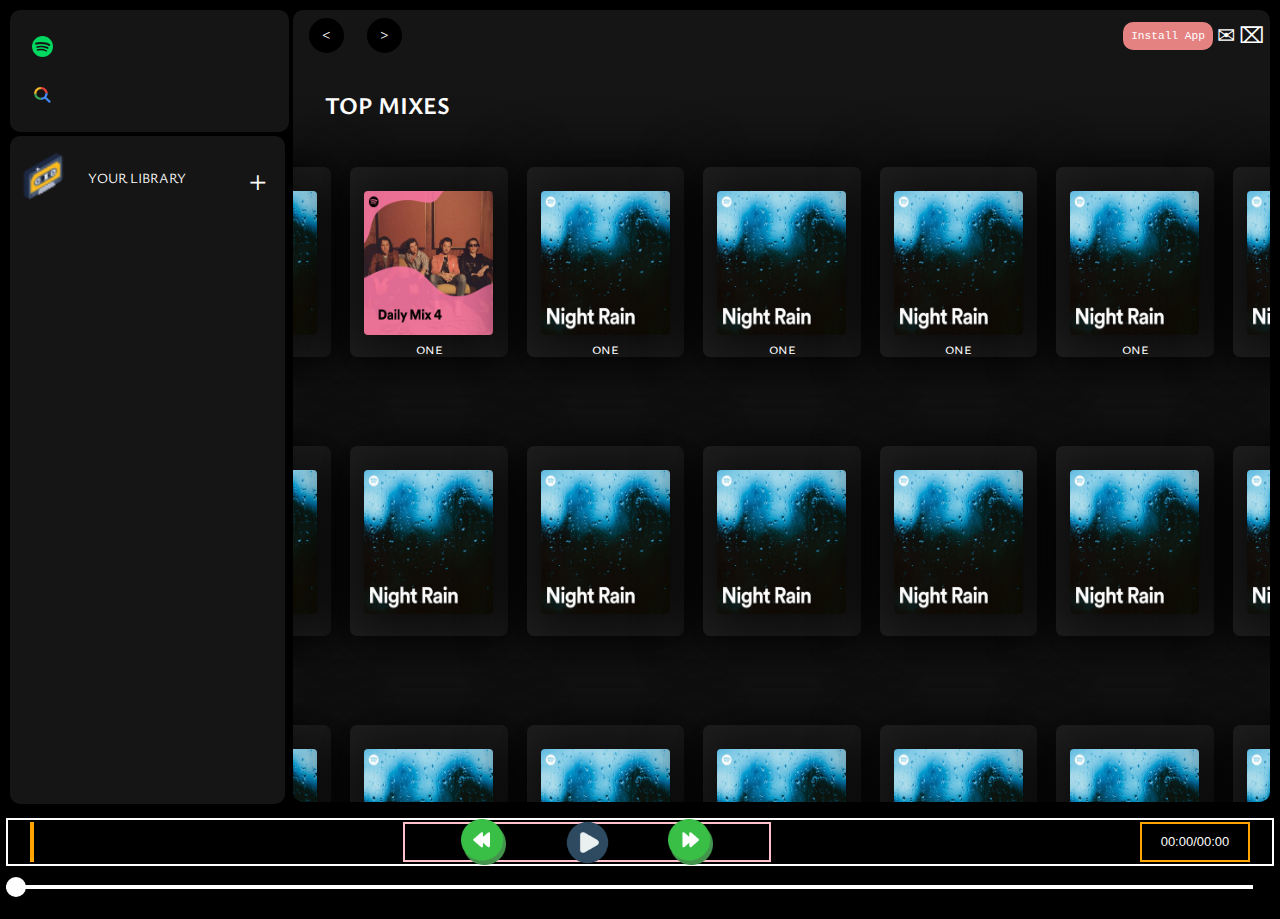
==== index.html @ a4d73e0a "audio EOrking" ====
<!DOCTYPE html>
<html lang="en">
  <head>
    <title>Home</title>
    <meta charset="UTF-8" />
    <meta name="viewport" content="width=device-width" />
    <!--
      Need a visual blank slate?
      Remove all code in `styles.css`!
    -->
    <link rel="stylesheet" href="style.css" />
    <link rel="stylesheet" href="container.css" />
    <script src="script.js" defer></script>
  </head>
  <body>
    <main>
      <!-- BOX1 -->
      <section class="sec1">
        <div class="navBox">
          <img src="images/spotify-logo.png" width="8%" alt="" loading="lazy" />
          <img src="images/search.png" width="8%" alt="" loading="lazy" />
        </div>
        <!-- BOX2 -->
        <div class="bottomBox">
          <div class="bottomBoxNav">
            <ul>
              <li>
                <img
                  src="images/cassette.png"
                  alt=""
                  width="50px"
                  loading="lazy"
                />
              </li>
              <li>YOUR LIBRARY</li>
            </ul>
            <span>&#43;</span>
          </div>
        </div>
      </section>
      <!-- MAIN_NAV -->
      <div class="mainBox">
        <nav class="mainbox__nav">
          <ul class="nav__buttons">
            <li><button type="submit">&#60;</button></li>
            <li><button type="submit">&#62;</button></li>
          </ul>
          <!-- MAINBOX NAV -->
          <ul class="nav__icons">
            <li>Install App</li>
            <li>&#9993;</li>
            <li>&#8999;</li>
          </ul>
        </nav>

        
        <h2 id="mix__header">TOP MIXES</h2>
          <div class="row-1__music">
          <div class="musicContainers">
            <div class="musicContainersBox">
              <img src="images/ph1.jpg" alt="">
            </div>
            <p>one</p>
          </div>
          
          <div class="musicContainers">
            <div class="musicContainersBox">
              <img src="images/default.jpeg" alt="">
            </div>
            <p>one</p>
          </div>
          
          <div class="musicContainers">
            <div class="musicContainersBox">
              <img src="images/ph1.jpg" alt="">
            </div>
            <p>one</p>
          </div>
          
          <div class="musicContainers">
            <div class="musicContainersBox">
              <img src="images/ph1.jpg" alt="">
            </div>
            <p>one</p>
          </div>
          
          <div class="musicContainers">
            <div class="musicContainersBox">
              <img src="images/ph1.jpg" alt="">
            </div>
            <p>one</p>
          </div>
          
          <div class="musicContainers">
            <div class="musicContainersBox">
              <img src="images/ph1.jpg" alt="">
            </div>
            <p>one</p>

          </div>
          
          <div class="musicContainers">
            <div class="musicContainersBox">
              <img src="images/ph1.jpg" alt="">
            </div>
            <p>maroon 5</p>
          </div>
          
          
            </div>
          <div class="row-1__music">
          <div class="musicContainers">
            <div class="musicContainersBox">
              <img src="images/ph1.jpg" alt="">
            </div>
          </div>
          <div class="musicContainers">
            <div class="musicContainersBox">
              <img src="images/ph1.jpg" alt="">
            </div>
          </div>
          <div class="musicContainers">
            <div class="musicContainersBox">
              <img src="images/ph1.jpg" alt="">
            </div>
          </div>
          <div class="musicContainers">
            <div class="musicContainersBox">
              <img src="images/ph1.jpg" alt="">
            </div>
          </div>
          <div class="musicContainers">
            <div class="musicContainersBox">
              <img src="images/ph1.jpg" alt="">
            </div>
          </div>
          <div class="musicContainers">
            <div class="musicContainersBox">
              <img src="images/ph1.jpg" alt="">
            </div>
          </div>
          <div class="musicContainers">
            <div class="musicContainersBox">
              <img src="images/ph1.jpg" alt="">
            </div>
          </div>
          
            </div>
          <div class="row-1__music">
          <div class="musicContainers">
            <div class="musicContainersBox">
              <img src="images/ph1.jpg" alt="">
            </div>
          </div>
          <div class="musicContainers">
            <div class="musicContainersBox">
              <img src="images/ph1.jpg" alt="">
            </div>
          </div>
          <div class="musicContainers">
            <div class="musicContainersBox">
              <img src="images/ph1.jpg" alt="">
             
            </div>
            <pre>
HEHE
Gay you are
            </pre>
          </div>
          <div class="musicContainers">
            <div class="musicContainersBox">
              <img src="images/ph1.jpg" alt="">
            </div>
          </div>
          <div class="musicContainers">
            <div class="musicContainersBox">
              <img src="images/ph1.jpg" alt="">
            </div>
          </div>
          <div class="musicContainers">
            <div class="musicContainersBox">
              <img src="images/ph1.jpg" alt="">
            </div>
          </div>
          <div class="musicContainers">
            <div class="musicContainersBox">
              <img src="images/ph1.jpg" alt="">
            </div>
          </div>
          
            </div>

          </div>
        </div>
      </div>
    </main>
    <!-- PLAYBAR -->
      <footer>
        <div class="currentlyPlayingSong"></div>
        <ul class="playBarButtons">
          <li id="previous">
            <img src="images/backward-button-green-icon.png" width="45px" alt="">
          </li>
          <li id="play_pause"><img src="images/play-button (1).png" width='45px' alt=""></li>
          <li id="next"><img src="images/forward-button-green-icon.png"  width="45px" alt=""></li>
        </ul> 
        
        <div class="currentlyPlaying">00:00/00:00</div>
      </footer>
      <div class="seek_Bar">
      </div>
      <div class="seek_Thumb"></div>
  </body>
</html>
---- style.css ----
@import url('https://fonts.googleapis.com/css2?family=Alegreya+Sans+SC:ital,wght@0,100;0,300;0,400;0,500;0,700;0,800;0,900;1,100;1,300;1,400;1,500;1,700;1,800;1,900&family=Ysabeau+SC:wght@1..1000&display=swap');
* {
  margin: 2px;
  padding: 0;
  box-sizing: border-box;
  font-family: "Ysabeau SC", sans-serif;

}
:root {
  --height: 90vh;
  --grayColor: rgb(22, 21, 21);
  --grayColor2: rgb(32, 32, 32);
  --round: 10px;
}
body {
  background: rgb(0, 0, 0);
  display: flex;
  flex-direction: column;
}

main {
  /* min-width: 96vw; */
  height: 88vh;
  display: flex;
}

.sec1 {
  z-index: 99;
  display: flex;
  min-width:22%;
  max-width:350px;
  height: var(--height);
  flex: 0 0 1;
  flex-direction: column;
  position: relative;

}

/* 1ST BOX */
.navBox {
  width: 100%;
  height: 15%;
  display: flex;
  flex-direction: column;
  padding-left: 20px;
  justify-content: space-evenly;
  z-index: 99;
  background-color: var(--grayColor);
  border-radius: var(--round);
}

/* 2nd BOX */
.bottomBox {
  max-width: 100%;
  height: 82.5%;
  display: flex;
  flex-direction: column;
  color: white;
  font-size: 0.7rem;
  font-family: 'Source Code Pro', monospace;
  padding-top: 7px;
  border-radius: var(--round);
  background-color: var(--grayColor);
  flex-shrink: 0;
  z-index: 99;
  gap:10px;
  
}

/* BOTTOM NAV TEXT and + */
.bottomBoxNav {
  font-size: 14px;
  display: flex;
  justify-content: space-between;
  align-items: center;
  padding-right: 1em;
  margin-bottom: 20px;
}
.bottomBoxNav ul {
  display: flex;
  gap: 1em;
  align-items: center;
  list-style: none;
}
.bottomBoxNav > span {
  font-size: 2rem;
}

/* MAINBOX */
.mainBox {
  width: 90%;
  height: 100%;
  color: white;
  background-color: var(--grayColor);
  border-radius: var(--round);
  margin: 4px;
  overflow: scroll;
  overflow-x: hidden;
  scroll-behavior: smooth;
  /* aspect-ratio: 16 / 9; */
}
.mainbox__nav {
  display: flex;
  justify-content: space-between;
}

/* BUTTON BOX */
.nav__buttons {
  display: flex;
  list-style: none;
  gap: 15px;
  margin-left: 10px;
}
/* BUTTONS ONLY */
.nav__buttons button {
  height: 35px;
  width: 35px;
  border: 2px solid black;
  text-align: center;
  padding-bottom: 5px;
  border-radius: 50px;
  background-color: black;
  color: white;
  font-size: 1rem;
}
/*  ICONS SIGN UP*/   
.nav__icons {   
  display: flex;   
  list-style: none;   
  align-items: center;   
  justify-content: center;
}
.nav__icons :nth-child(1) {
  border-radius: 10px;
  padding: 8px;
  font-family: 'Source Code Pro', monospace;
  font-size: 0.7rem;
  border: none;
  background-color: rgb(228, 130, 130);
}

.nav__icons :nth-child(2) {
  font-size: 1.4rem;
  display: flex;
  align-items: center;
  font-family: 'Source Code Pro', monospace;
  border-radius: 10px;
}
.nav__icons :nth-child(3) {
  font-size: 1.4rem;
  display: flex;
  align-items: center;
  font-family: 'Source Code Pro', monospace;
  border-radius: 10px;
}
.nav__icons :nth-child(1):hover {
  background-color: rgb(70, 66, 66);
}
.nav__icons :nth-child(2):hover {
  background-color: rgb(70, 66, 66);
}
.nav__icons :nth-child(3):hover {
  background-color: rgb(70, 66, 66);
}


.row-1__music {
  display: flex;
  width: 94%;
  height: 35%;
  justify-content: center;
  align-items: center;
  /* flex-wrap: wrap; */
  gap: 15px;
  margin-left: 30px;
}
.musicContainers {
  min-width:calc(85% /20);
  height: 190px;
  display: flex;
  align-items: center;
  justify-content: flex-start;
  flex-direction: column;
  padding-top: 20px;
  border-radius: 7px;
  flex-shrink: 0;
  background-color: var(--grayColor2);
  box-shadow: 0px 4px 57px 6px rgba(0, 0, 0, 0.75);

}

.musicContainersBox {
  width: 85%;
  height: 85%;
  padding-right: 5px;
  flex-shrink: 0;
}
.musicContainersBox img {
  border-radius: 4px;
  height: 100%;
  width: 100%;
  box-shadow: 0px 4px 57px 12px rgba(0, 0, 0, 0.75);
}

#mix__header {
  padding-left: 30px;
  margin-top: 30px;
}

::-webkit-scrollbar {
  width: 0.5rem;
}
::-webkit-scrollbar-thumb {
  background-color: rgb(31, 31, 29);
  height: 50px;
  width: 100px;
}
.playlistDiv{
  width: 90%;
  height:7%;
  border:2px solid green;
  display: flex;
  box-sizing: border-box;
}
.playlistDiv  img{
  display: inline-block;
  height: 2rem;
  width: 2rem;
}


.playBarButtons{
  /* border:1px solid white; */
  display:flex;
  justify-content: space-evenly;
  min-width:30%;
  flex-basis: 30%;
  height: 40px;
  border:2px solid pink;
 
  /* margin: 5px; */
}
.playBarButtons li{
  /* border: 1px solid green; */
  width:13%;
  display: flex;
  justify-content: center;
  align-items: center;
}
.currentlyPlaying{
  border:2px solid orange;
  position: relative;
  font-family: 'Lucida Sans', 'Lucida Sans Regular', 'Lucida Grande', 'Lucida Sans Unicode', Geneva, Verdana, sans-serif;
  font-size: medium;
  /* left:35%; */
  width:110px;
  color:white;
  text-align: center;
  padding-top: 10px;
  font-size: small;
}
.currentlyPlayingSong{
  border:2px solid orange;
  /* width:10%; */
  color:white;
}
footer{
  margin-top: 18px;
  border:2px solid white;
  display: flex;
  justify-content: space-between;
  padding:0 20px;

}
.playListBoxes{
  height:70px;
  /* border:2px solid white; */
  border-radius: 5px;
  width:95%;
  font-size:0.9vw;
  text-align: center;
  box-sizing: border-box;
  padding-top:5px;
  display: flex;
  padding-left: 10px;
  background-color: var(--grayColor2);
  justify-content: space-between;
}

.seek_Bar{
  width:98%;
  border:2px solid white;
  margin-top:17px;
  cursor: pointer;

}
.seek_Thumb{
  width:20px;
  height: 20px;
  border:2px solid white;
  background-color: white;
  border-radius:30px;
  position: relative;
  bottom: 16px;
  left:0%;
  transition: left 440ms ease-in-out;
}
---- container.css ----
@media screen and (max-width: 500px) {
    .sec1 {
      display:none;
    }
    .mainBox{
      height: 93%;
      width: 100%;
      scrollbar-width: none;
      scrollbar-gutter: stable;
      display: flex;
      flex-direction: column;
      z-index: 1
    }
    .row-1__music{
      overflow-x:scroll;
      scrollbar-width: none;
      scrollbar-gutter: stable;
      gap:0;
      margin: 0;
      padding: 0;
      z-index: 99
    } 
    .musicContainers{
      height:100%;
    }
  }
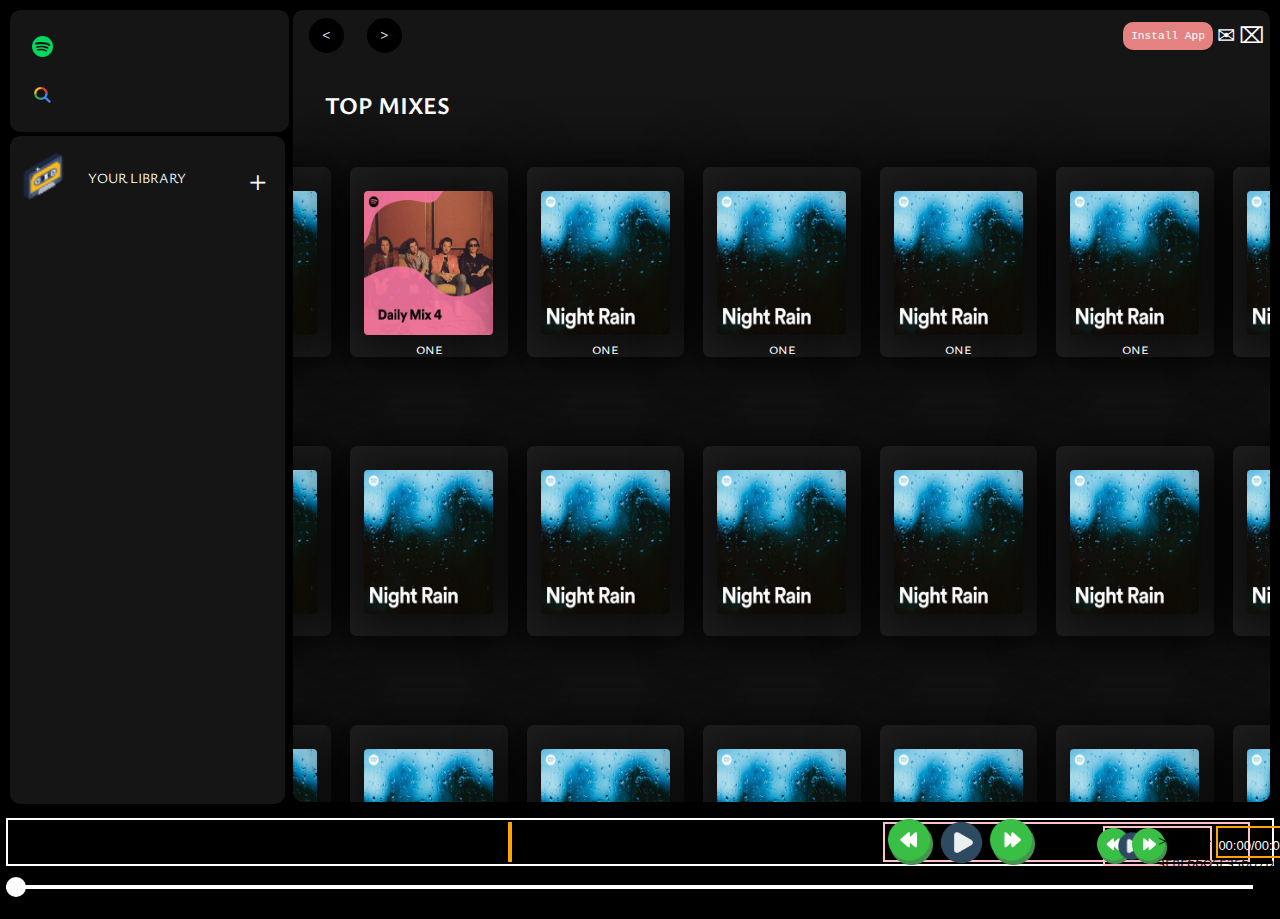
==== commit 19bc6e81: "Merge branch 'audioPlay' of https://github.com/skillradius360/spotify-cloned into audioPlay" ====
--- a/index.html
+++ b/index.html
@@ -196,6 +196,7 @@
     </main>
     <!-- PLAYBAR -->
       <footer>
+<<<<<<< HEAD
         <div class="currentlyPlayingSong"></div>
         <ul class="playBarButtons">
           <li id="previous">
@@ -203,6 +204,14 @@
           </li>
           <li id="play_pause"><img src="images/play-button (1).png" width='45px' alt=""></li>
           <li id="next"><img src="images/forward-button-green-icon.png"  width="45px" alt=""></li>
+=======
+        <ul class="playBarButtons">
+          <li id="previous">
+            <img src="images/backward-button-green-icon.png" width="35px" alt="">
+          </li>
+          <li id="play_pause"><img src="images/play-button (1).png" width='30px' alt=""></li>
+          <li id="next"><img src="images/forward-button-green-icon.png"  width="35px" alt=""></li>
+>>>>>>> 3fbf6605e35687d3700c5a69c29c8f7516d438b1
         </ul> 
         
         <div class="currentlyPlaying">00:00/00:00</div>
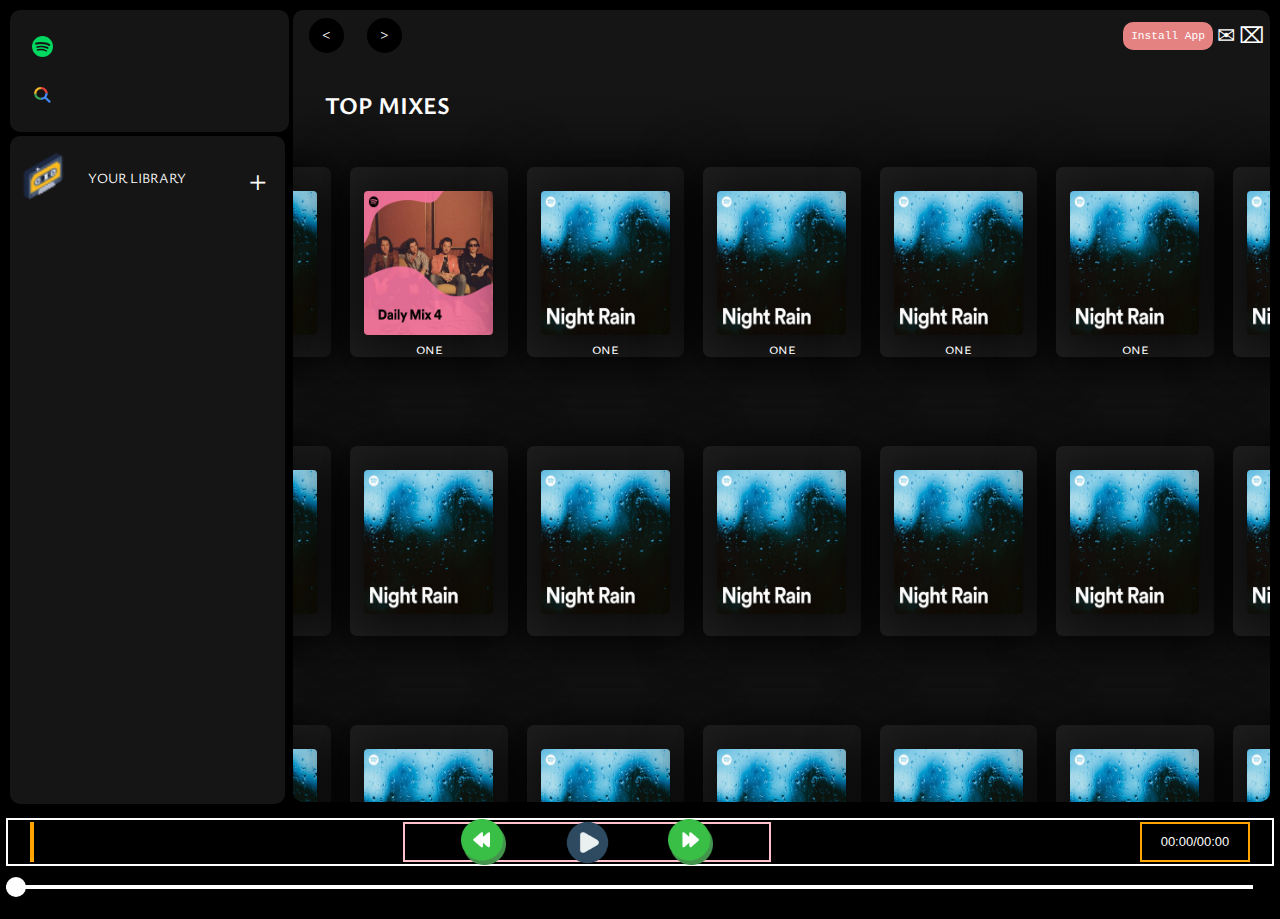
==== commit 5f90a354: "fixed prob" ====
--- a/index.html
+++ b/index.html
@@ -196,7 +196,6 @@
     </main>
     <!-- PLAYBAR -->
       <footer>
-<<<<<<< HEAD
         <div class="currentlyPlayingSong"></div>
         <ul class="playBarButtons">
           <li id="previous">
@@ -204,14 +203,6 @@
           </li>
           <li id="play_pause"><img src="images/play-button (1).png" width='45px' alt=""></li>
           <li id="next"><img src="images/forward-button-green-icon.png"  width="45px" alt=""></li>
-=======
-        <ul class="playBarButtons">
-          <li id="previous">
-            <img src="images/backward-button-green-icon.png" width="35px" alt="">
-          </li>
-          <li id="play_pause"><img src="images/play-button (1).png" width='30px' alt=""></li>
-          <li id="next"><img src="images/forward-button-green-icon.png"  width="35px" alt=""></li>
->>>>>>> 3fbf6605e35687d3700c5a69c29c8f7516d438b1
         </ul> 
         
         <div class="currentlyPlaying">00:00/00:00</div>
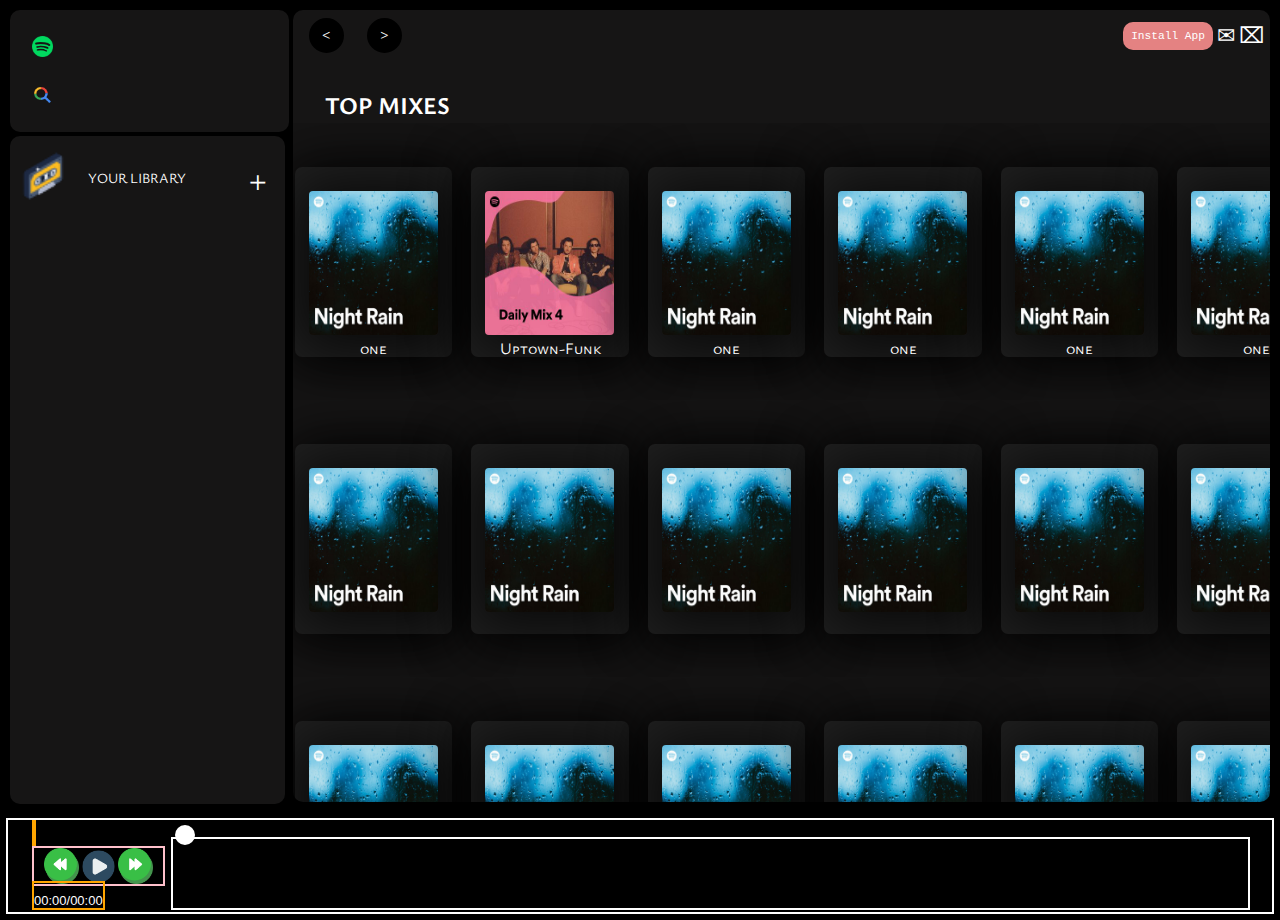
==== commit bea8012a: "template music complete" ====
--- a/index.html
+++ b/index.html
@@ -10,7 +10,6 @@
     -->
     <link rel="stylesheet" href="style.css" />
     <link rel="stylesheet" href="container.css" />
-    <script src="script.js" defer></script>
   </head>
   <body>
     <main>
@@ -56,159 +55,164 @@
         
         <h2 id="mix__header">TOP MIXES</h2>
           <div class="row-1__music">
-          <div class="musicContainers">
-            <div class="musicContainersBox">
-              <img src="images/ph1.jpg" alt="">
-            </div>
-            <p>one</p>
-          </div>
-          
-          <div class="musicContainers">
-            <div class="musicContainersBox">
-              <img src="images/default.jpeg" alt="">
-            </div>
-            <p>one</p>
-          </div>
-          
-          <div class="musicContainers">
-            <div class="musicContainersBox">
-              <img src="images/ph1.jpg" alt="">
-            </div>
-            <p>one</p>
-          </div>
-          
-          <div class="musicContainers">
-            <div class="musicContainersBox">
-              <img src="images/ph1.jpg" alt="">
-            </div>
-            <p>one</p>
-          </div>
-          
-          <div class="musicContainers">
-            <div class="musicContainersBox">
-              <img src="images/ph1.jpg" alt="">
-            </div>
-            <p>one</p>
-          </div>
-          
-          <div class="musicContainers">
-            <div class="musicContainersBox">
-              <img src="images/ph1.jpg" alt="">
-            </div>
-            <p>one</p>
-
-          </div>
-          
-          <div class="musicContainers">
-            <div class="musicContainersBox">
-              <img src="images/ph1.jpg" alt="">
+            <div class="musicContainers">
+            <div class="musicContainersBox">
+              <img src="images/ph1.jpg" alt="" class="musicImages">
+            </div>
+            <p>one</p>
+          </div>
+          
+          <div class="musicContainers">
+            <div class="musicContainersBox">
+              <img src="images/default.jpeg" alt="" class="musicImages"></div>
+            <p>Uptown-Funk</p>
+          </div>
+          
+          <div class="musicContainers">
+            <div class="musicContainersBox">
+              <img src="images/ph1.jpg" alt="" class="musicImages">
+            </div>
+            <p>one</p>
+          </div>
+          
+          <div class="musicContainers">
+            <div class="musicContainersBox">
+              <img src="images/ph1.jpg" alt="" class="musicImages">
+            </div>
+            <p>one</p>
+          </div>
+          
+          <div class="musicContainers">
+            <div class="musicContainersBox">
+              <img src="images/ph1.jpg" alt="" class="musicImages">
+            </div>
+            <p>one</p>
+          </div>
+          
+          <div class="musicContainers">
+            <div class="musicContainersBox">
+              <img src="images/ph1.jpg" alt="" class="musicImages">
+            </div>
+            <p>one</p>
+            
+          </div>
+          
+          <div class="musicContainers">
+            <div class="musicContainersBox">
+              <img src="images/ph1.jpg" alt="" class="musicImages">
             </div>
             <p>maroon 5</p>
           </div>
           
           
+        </div>
+        <div class="row-1__music">
+          <div class="musicContainers">
+            <div class="musicContainersBox">
+              <img src="images/ph1.jpg" alt="" class="musicImages">
+            </div>
+          </div>
+          <div class="musicContainers">
+            <div class="musicContainersBox">
+              <img src="images/ph1.jpg" alt="" class="musicImages">
+            </div>
+          </div>
+          <div class="musicContainers">
+            <div class="musicContainersBox">
+              <img src="images/ph1.jpg" alt="" class="musicImages">
+            </div>
+          </div>
+          <div class="musicContainers">
+            <div class="musicContainersBox">
+              <img src="images/ph1.jpg" alt="" class="musicImages">
+            </div>
+          </div>
+          <div class="musicContainers">
+            <div class="musicContainersBox">
+              <img src="images/ph1.jpg" alt="" class="musicImages">
+            </div>
+          </div>
+          <div class="musicContainers">
+            <div class="musicContainersBox">
+              <img src="images/ph1.jpg" alt="" class="musicImages">
+            </div>
+          </div>
+          <div class="musicContainers">
+            <div class="musicContainersBox">
+              <img src="images/ph1.jpg" alt="" class="musicImages">
+            </div>
+          </div>
+          
             </div>
           <div class="row-1__music">
           <div class="musicContainers">
             <div class="musicContainersBox">
-              <img src="images/ph1.jpg" alt="">
-            </div>
-          </div>
-          <div class="musicContainers">
-            <div class="musicContainersBox">
-              <img src="images/ph1.jpg" alt="">
-            </div>
-          </div>
-          <div class="musicContainers">
-            <div class="musicContainersBox">
-              <img src="images/ph1.jpg" alt="">
-            </div>
-          </div>
-          <div class="musicContainers">
-            <div class="musicContainersBox">
-              <img src="images/ph1.jpg" alt="">
-            </div>
-          </div>
-          <div class="musicContainers">
-            <div class="musicContainersBox">
-              <img src="images/ph1.jpg" alt="">
-            </div>
-          </div>
-          <div class="musicContainers">
-            <div class="musicContainersBox">
-              <img src="images/ph1.jpg" alt="">
-            </div>
-          </div>
-          <div class="musicContainers">
-            <div class="musicContainersBox">
-              <img src="images/ph1.jpg" alt="">
-            </div>
-          </div>
-          
-            </div>
-          <div class="row-1__music">
-          <div class="musicContainers">
-            <div class="musicContainersBox">
-              <img src="images/ph1.jpg" alt="">
-            </div>
-          </div>
-          <div class="musicContainers">
-            <div class="musicContainersBox">
-              <img src="images/ph1.jpg" alt="">
-            </div>
-          </div>
-          <div class="musicContainers">
-            <div class="musicContainersBox">
-              <img src="images/ph1.jpg" alt="">
-             
+              <img src="images/ph1.jpg" alt="" class="musicImages">
+            </div>
+          </div>
+          <div class="musicContainers">
+            <div class="musicContainersBox">
+              <img src="images/ph1.jpg" alt="" class="musicImages">
+            </div>
+          </div>
+          <div class="musicContainers">
+            <div class="musicContainersBox">
+              <img src="images/ph1.jpg" alt="" class="musicImages">
+              
             </div>
             <pre>
-HEHE
-Gay you are
+              HEHE
+              Gay you are
             </pre>
           </div>
           <div class="musicContainers">
             <div class="musicContainersBox">
-              <img src="images/ph1.jpg" alt="">
-            </div>
-          </div>
-          <div class="musicContainers">
-            <div class="musicContainersBox">
-              <img src="images/ph1.jpg" alt="">
-            </div>
-          </div>
-          <div class="musicContainers">
-            <div class="musicContainersBox">
-              <img src="images/ph1.jpg" alt="">
-            </div>
-          </div>
-          <div class="musicContainers">
-            <div class="musicContainersBox">
-              <img src="images/ph1.jpg" alt="">
-            </div>
-          </div>
-          
-            </div>
-
-          </div>
-        </div>
+              <img src="images/ph1.jpg" alt="" class="musicImages">
+            </div>
+          </div>
+          <div class="musicContainers">
+            <div class="musicContainersBox">
+              <img src="images/ph1.jpg" alt="" class="musicImages">
+            </div>
+          </div>
+          <div class="musicContainers">
+            <div class="musicContainersBox">
+              <img src="images/ph1.jpg" alt="" class="musicImages">
+            </div>
+          </div>
+          <div class="musicContainers">
+            <div class="musicContainersBox">
+              <img src="images/ph1.jpg" alt="" class="musicImages">
+            </div>
+          </div>
+          
+        </div>
+        
+      </div>
+    </div>
       </div>
     </main>
     <!-- PLAYBAR -->
       <footer>
-        <div class="currentlyPlayingSong"></div>
-        <ul class="playBarButtons">
-          <li id="previous">
-            <img src="images/backward-button-green-icon.png" width="45px" alt="">
-          </li>
-          <li id="play_pause"><img src="images/play-button (1).png" width='45px' alt=""></li>
-          <li id="next"><img src="images/forward-button-green-icon.png"  width="45px" alt=""></li>
-        </ul> 
-        
-        <div class="currentlyPlaying">00:00/00:00</div>
+        
+       
+        
+        <div class="playing_details">
+          <span class="currentlyPlayingSong"></span>
+          <ul class="playBarButtons">
+              <li id="previous">
+                <img src="images/backward-button-green-icon.png" width="35px" alt="">
+              </li>
+              <li id="play_pause"><img src="images/play-button (1).png" width='35px' alt=""></li>
+              <li id="next"><img src="images/forward-button-green-icon.png"  width="35px" alt=""></li>
+            </ul> 
+            <span class="currentlyPlaying">00:00/00:00</span>
+          </div>
+
+        <div class="seek_Bar">
+          <div class="seek_Thumb"></div>
+        </div>
       </footer>
-      <div class="seek_Bar">
-      </div>
-      <div class="seek_Thumb"></div>
+      <script src="./scripts.js"></script>
   </body>
 </html>
--- a/style.css
+++ b/style.css
@@ -73,7 +73,7 @@
   font-size: 14px;
   display: flex;
   justify-content: space-between;
-  align-items: center;
+  /* align-items: center; */
   padding-right: 1em;
   margin-bottom: 20px;
 }
@@ -85,6 +85,8 @@
 }
 .bottomBoxNav > span {
   font-size: 2rem;
+  display: flex;
+  align-items: center;
 }
 
 /* MAINBOX */
@@ -304,5 +306,5 @@
   position: relative;
   bottom: 16px;
   left:0%;
-  transition: left 440ms ease-in-out;
+  transition: left 250ms ease-in-out;
 }--- a/container.css
+++ b/container.css
@@ -1,27 +1,21 @@
-@media screen and (max-width: 500px) {
+@media screen and (max-width: 446px) {
     .sec1 {
       display:none;
     }
-    .mainBox{
-      height: 93%;
-      width: 100%;
-      scrollbar-width: none;
-      scrollbar-gutter: stable;
-      display: flex;
-      flex-direction: column;
-      z-index: 1
-    }
-    .row-1__music{
-      overflow-x:scroll;
-      scrollbar-width: none;
-      scrollbar-gutter: stable;
-      gap:0;
-      margin: 0;
-      padding: 0;
-      z-index: 99
-    } 
-    .musicContainers{
-      height:100%;
-    }
-  }
-  +
+.mainBox{
+  width: 100vw;
+}
+}
+.row-1__music{
+  flex-direction: column;
+  display: flex;
+  flex-wrap: wrap;
+  margin: 0;
+  overflow: scroll;
+  overflow-y: hidden;
+  width: 100%;
+}
+.row-1__music::-webkit-scrollbar{
+  height:0px;
+}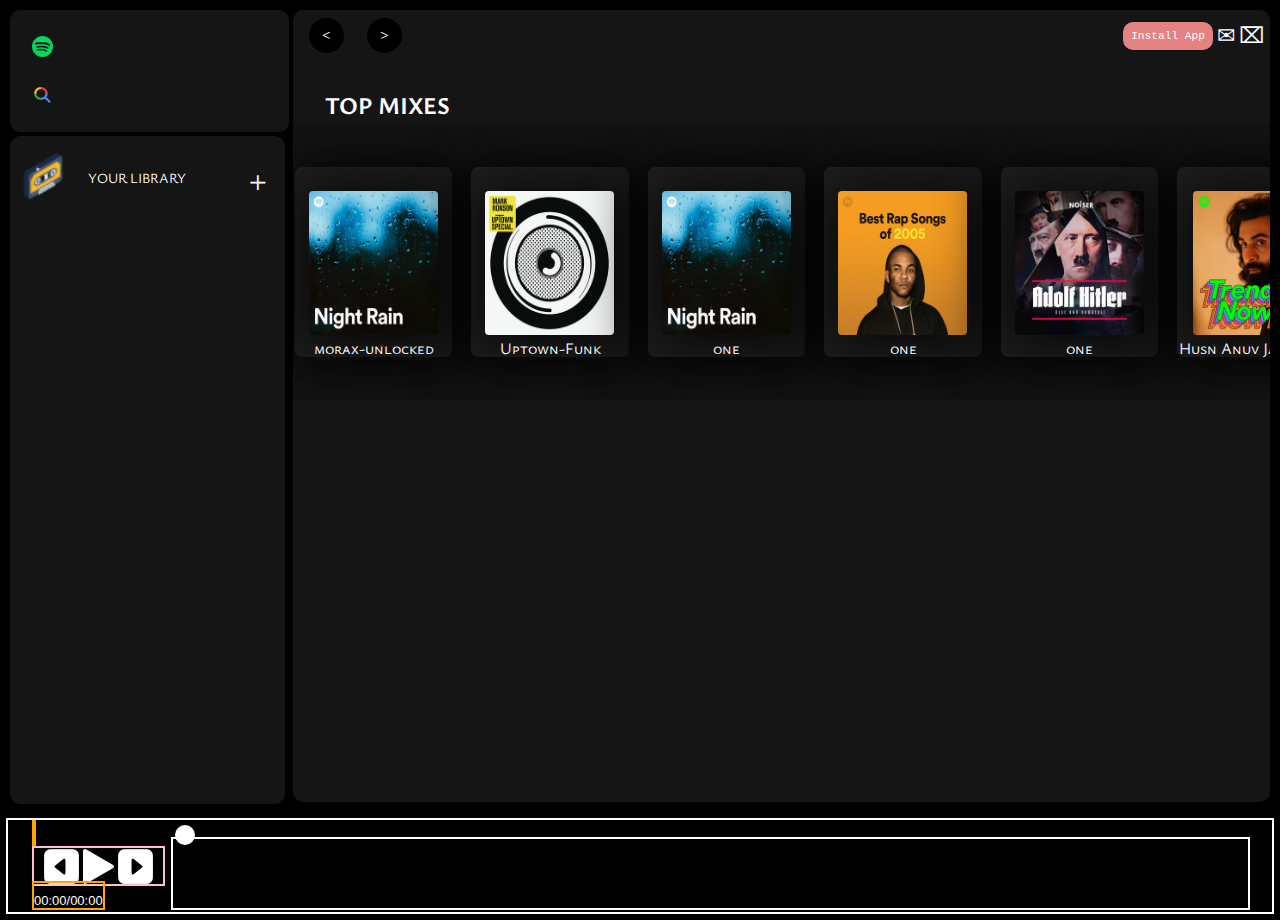
==== commit 1eb49f81: "version 1.0 done except buttons" ====
--- a/index.html
+++ b/index.html
@@ -59,12 +59,12 @@
             <div class="musicContainersBox">
               <img src="images/ph1.jpg" alt="" class="musicImages">
             </div>
-            <p>one</p>
+            <p>morax-unlocked</p>
           </div>
           
           <div class="musicContainers">
             <div class="musicContainersBox">
-              <img src="images/default.jpeg" alt="" class="musicImages"></div>
+              <img src="images/ab67616d00001e02e419ccba0baa8bd3f3d7abf2.jpeg" alt="" class="musicImages"></div>
             <p>Uptown-Funk</p>
           </div>
           
@@ -77,114 +77,35 @@
           
           <div class="musicContainers">
             <div class="musicContainersBox">
-              <img src="images/ph1.jpg" alt="" class="musicImages">
+              <img src="images/ab67706f00000002ce5c20a041d32472e6b82e85.jpeg" alt="" class="musicImages">
             </div>
             <p>one</p>
           </div>
           
           <div class="musicContainers">
             <div class="musicContainersBox">
-              <img src="images/ph1.jpg" alt="" class="musicImages">
+              <img src="images/ab67656300005f1fba02eb0ef5f8819fcc9f27b1.jpeg" alt="" class="musicImages">
             </div>
             <p>one</p>
           </div>
           
           <div class="musicContainers">
             <div class="musicContainersBox">
-              <img src="images/ph1.jpg" alt="" class="musicImages">
+              <img src="images/ab67706f000000029aca80c44272329aa82d6dff.jpeg" alt="" class="musicImages">
             </div>
-            <p>one</p>
+            <p>Husn Anuv Jain 128 Kbps
+            </p>
             
           </div>
           
           <div class="musicContainers">
             <div class="musicContainersBox">
-              <img src="images/ph1.jpg" alt="" class="musicImages">
+              <img src="images/ab67656300005f1fba02eb0ef5f8819fcc9f27b1.jpeg" alt="" class="musicImages">
             </div>
-            <p>maroon 5</p>
+            <p>Sugar - Maroon 5
+            </p>
           </div>
           
-          
-        </div>
-        <div class="row-1__music">
-          <div class="musicContainers">
-            <div class="musicContainersBox">
-              <img src="images/ph1.jpg" alt="" class="musicImages">
-            </div>
-          </div>
-          <div class="musicContainers">
-            <div class="musicContainersBox">
-              <img src="images/ph1.jpg" alt="" class="musicImages">
-            </div>
-          </div>
-          <div class="musicContainers">
-            <div class="musicContainersBox">
-              <img src="images/ph1.jpg" alt="" class="musicImages">
-            </div>
-          </div>
-          <div class="musicContainers">
-            <div class="musicContainersBox">
-              <img src="images/ph1.jpg" alt="" class="musicImages">
-            </div>
-          </div>
-          <div class="musicContainers">
-            <div class="musicContainersBox">
-              <img src="images/ph1.jpg" alt="" class="musicImages">
-            </div>
-          </div>
-          <div class="musicContainers">
-            <div class="musicContainersBox">
-              <img src="images/ph1.jpg" alt="" class="musicImages">
-            </div>
-          </div>
-          <div class="musicContainers">
-            <div class="musicContainersBox">
-              <img src="images/ph1.jpg" alt="" class="musicImages">
-            </div>
-          </div>
-          
-            </div>
-          <div class="row-1__music">
-          <div class="musicContainers">
-            <div class="musicContainersBox">
-              <img src="images/ph1.jpg" alt="" class="musicImages">
-            </div>
-          </div>
-          <div class="musicContainers">
-            <div class="musicContainersBox">
-              <img src="images/ph1.jpg" alt="" class="musicImages">
-            </div>
-          </div>
-          <div class="musicContainers">
-            <div class="musicContainersBox">
-              <img src="images/ph1.jpg" alt="" class="musicImages">
-              
-            </div>
-            <pre>
-              HEHE
-              Gay you are
-            </pre>
-          </div>
-          <div class="musicContainers">
-            <div class="musicContainersBox">
-              <img src="images/ph1.jpg" alt="" class="musicImages">
-            </div>
-          </div>
-          <div class="musicContainers">
-            <div class="musicContainersBox">
-              <img src="images/ph1.jpg" alt="" class="musicImages">
-            </div>
-          </div>
-          <div class="musicContainers">
-            <div class="musicContainersBox">
-              <img src="images/ph1.jpg" alt="" class="musicImages">
-            </div>
-          </div>
-          <div class="musicContainers">
-            <div class="musicContainersBox">
-              <img src="images/ph1.jpg" alt="" class="musicImages">
-            </div>
-          </div>
           
         </div>
         
@@ -204,7 +125,7 @@
                 <img src="images/backward-button-green-icon.png" width="35px" alt="">
               </li>
               <li id="play_pause"><img src="images/play-button (1).png" width='35px' alt=""></li>
-              <li id="next"><img src="images/forward-button-green-icon.png"  width="35px" alt=""></li>
+              <li id="next"><img src="./images/forward-button-green-icon.png"  width="35px" alt=""></li>
             </ul> 
             <span class="currentlyPlaying">00:00/00:00</span>
           </div>
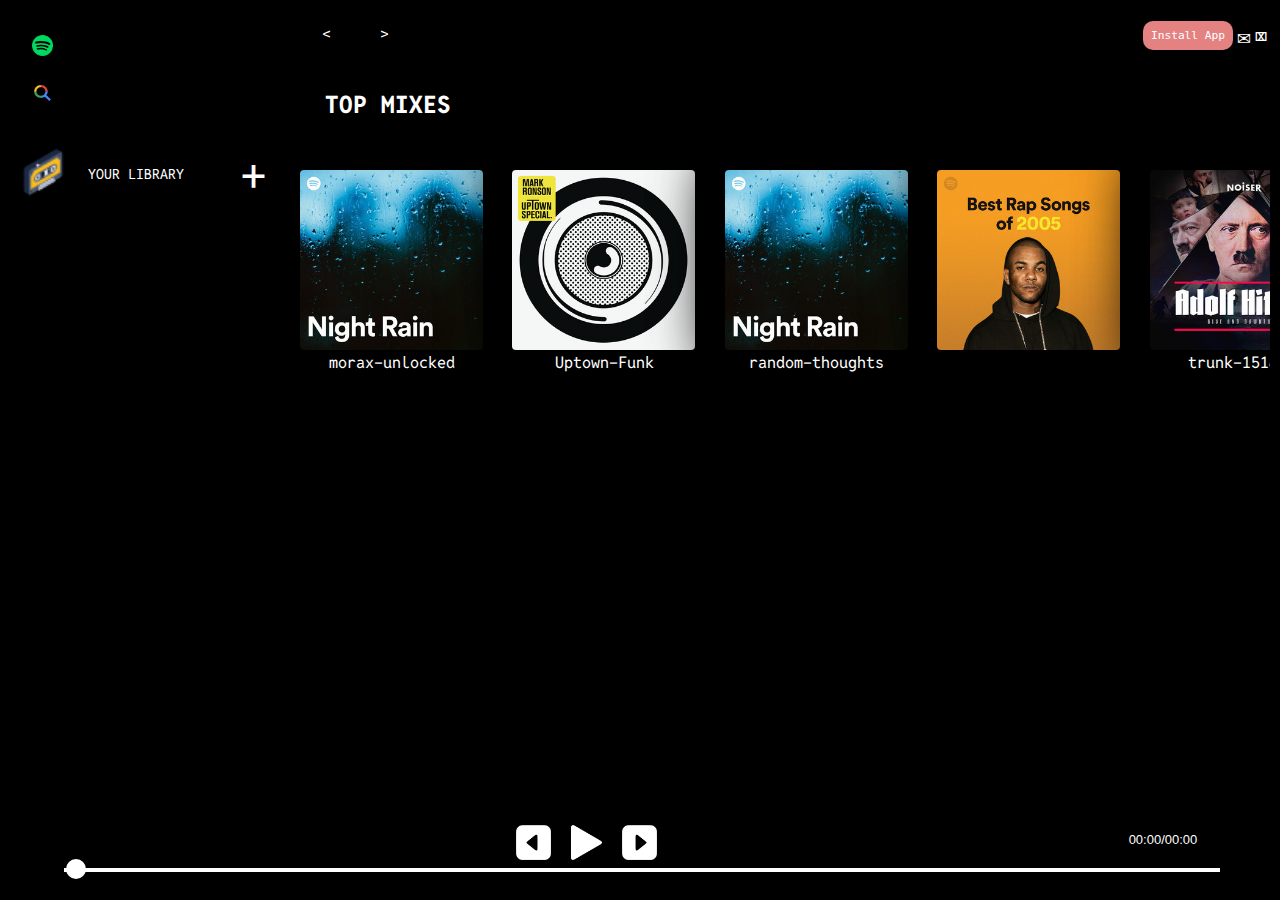
==== commit f665d5dd: "v1.1" ====
--- a/index.html
+++ b/index.html
@@ -72,21 +72,21 @@
             <div class="musicContainersBox">
               <img src="images/ph1.jpg" alt="" class="musicImages">
             </div>
-            <p>one</p>
+            <p>random-thoughts</p>
           </div>
           
           <div class="musicContainers">
             <div class="musicContainersBox">
               <img src="images/ab67706f00000002ce5c20a041d32472e6b82e85.jpeg" alt="" class="musicImages">
             </div>
-            <p>one</p>
+            <p></p>
           </div>
           
           <div class="musicContainers">
             <div class="musicContainersBox">
               <img src="images/ab67656300005f1fba02eb0ef5f8819fcc9f27b1.jpeg" alt="" class="musicImages">
             </div>
-            <p>one</p>
+            <p>trunk-151808</p>
           </div>
           
           <div class="musicContainers">
--- a/style.css
+++ b/style.css
@@ -1,18 +1,14 @@
 
 @import url('https://fonts.googleapis.com/css2?family=Alegreya+Sans+SC:ital,wght@0,100;0,300;0,400;0,500;0,700;0,800;0,900;1,100;1,300;1,400;1,500;1,700;1,800;1,900&family=Ysabeau+SC:wght@1..1000&display=swap');
+@import url('https://fonts.googleapis.com/css2?family=Reddit+Mono:wght@200..900&display=swap');
+
 * {
   margin: 2px;
   padding: 0;
   box-sizing: border-box;
-  font-family: "Ysabeau SC", sans-serif;
-
-}
-:root {
-  --height: 90vh;
-  --grayColor: rgb(22, 21, 21);
-  --grayColor2: rgb(32, 32, 32);
-  --round: 10px;
-}
+  font-family: "Reddit Mono", monospace;
+}
+
 body {
   background: rgb(0, 0, 0);
   display: flex;
@@ -20,7 +16,6 @@
 }
 
 main {
-  /* min-width: 96vw; */
   height: 88vh;
   display: flex;
 }
@@ -57,14 +52,16 @@
   display: flex;
   flex-direction: column;
   color: white;
-  font-size: 0.7rem;
-  font-family: 'Source Code Pro', monospace;
+  font-size:40px;
+  font-family: "Reddit Mono", monospace;
   padding-top: 7px;
   border-radius: var(--round);
   background-color: var(--grayColor);
   flex-shrink: 0;
   z-index: 99;
   gap:10px;
+  overflow: scroll;
+  overflow-x: hidden;
   
 }
 
@@ -76,6 +73,7 @@
   /* align-items: center; */
   padding-right: 1em;
   margin-bottom: 20px;
+  z-index:-1;
 }
 .bottomBoxNav ul {
   display: flex;
@@ -84,7 +82,7 @@
   list-style: none;
 }
 .bottomBoxNav > span {
-  font-size: 2rem;
+  font-size: 3rem;
   display: flex;
   align-items: center;
 }
@@ -105,6 +103,7 @@
 .mainbox__nav {
   display: flex;
   justify-content: space-between;
+  width:100%;
 }
 
 /* BUTTON BOX */
@@ -176,15 +175,17 @@
   /* flex-wrap: wrap; */
   gap: 15px;
   margin-left: 30px;
-}
+
+}
+
 .musicContainers {
-  min-width:calc(85% /20);
+  min-width:calc(85% /10);
   height: 190px;
   display: flex;
   align-items: center;
   justify-content: flex-start;
   flex-direction: column;
-  padding-top: 20px;
+  /* padding-top: 20px; */
   border-radius: 7px;
   flex-shrink: 0;
   background-color: var(--grayColor2);
@@ -193,8 +194,8 @@
 }
 
 .musicContainersBox {
-  width: 85%;
-  height: 85%;
+  width:97%;
+  height: 95%;
   padding-right: 5px;
   flex-shrink: 0;
 }
@@ -214,7 +215,7 @@
   width: 0.5rem;
 }
 ::-webkit-scrollbar-thumb {
-  background-color: rgb(31, 31, 29);
+  background-color: rgb(24, 23, 23);
   height: 50px;
   width: 100px;
 }
@@ -233,25 +234,21 @@
 
 
 .playBarButtons{
-  /* border:1px solid white; */
   display:flex;
-  justify-content: space-evenly;
+  justify-content: center;
   min-width:30%;
   flex-basis: 30%;
   height: 40px;
-  border:2px solid pink;
- 
-  /* margin: 5px; */
+ gap:10px;
 }
 .playBarButtons li{
-  /* border: 1px solid green; */
-  width:13%;
-  display: flex;
-  justify-content: center;
+
+  display: flex;
+  justify-content: space-between;
   align-items: center;
 }
 .currentlyPlaying{
-  border:2px solid orange;
+  /* border:2px solid orange; */
   position: relative;
   font-family: 'Lucida Sans', 'Lucida Sans Regular', 'Lucida Grande', 'Lucida Sans Unicode', Geneva, Verdana, sans-serif;
   font-size: medium;
@@ -263,24 +260,25 @@
   font-size: small;
 }
 .currentlyPlayingSong{
-  border:2px solid orange;
+  /* border:2px solid orange; */
   /* width:10%; */
+  height:30px;
   color:white;
 }
 footer{
   margin-top: 18px;
-  border:2px solid white;
-  display: flex;
-  justify-content: space-between;
-  padding:0 20px;
+  display: flex;
+  flex-direction: column;
+  padding:0 56px;
+  height: 8vh;
+  z-index: 15;
 
 }
 .playListBoxes{
   height:70px;
-  /* border:2px solid white; */
   border-radius: 5px;
   width:95%;
-  font-size:0.9vw;
+  font-size:20px;
   text-align: center;
   box-sizing: border-box;
   padding-top:5px;
@@ -291,20 +289,28 @@
 }
 
 .seek_Bar{
-  width:98%;
+  width:100%;
+  height: 2px;
   border:2px solid white;
-  margin-top:17px;
+  /* margin-top:17px; */
   cursor: pointer;
 
 }
 .seek_Thumb{
   width:20px;
-  height: 20px;
+  height:20px;
   border:2px solid white;
   background-color: white;
-  border-radius:30px;
+  border-radius:20px;
   position: relative;
-  bottom: 16px;
+  bottom: 11px;
   left:0%;
   transition: left 250ms ease-in-out;
-}+  margin: 0;
+  padding: 0;
+}
+.playing_details{
+  display: flex;
+  justify-content: space-between;
+  width:100%;
+}
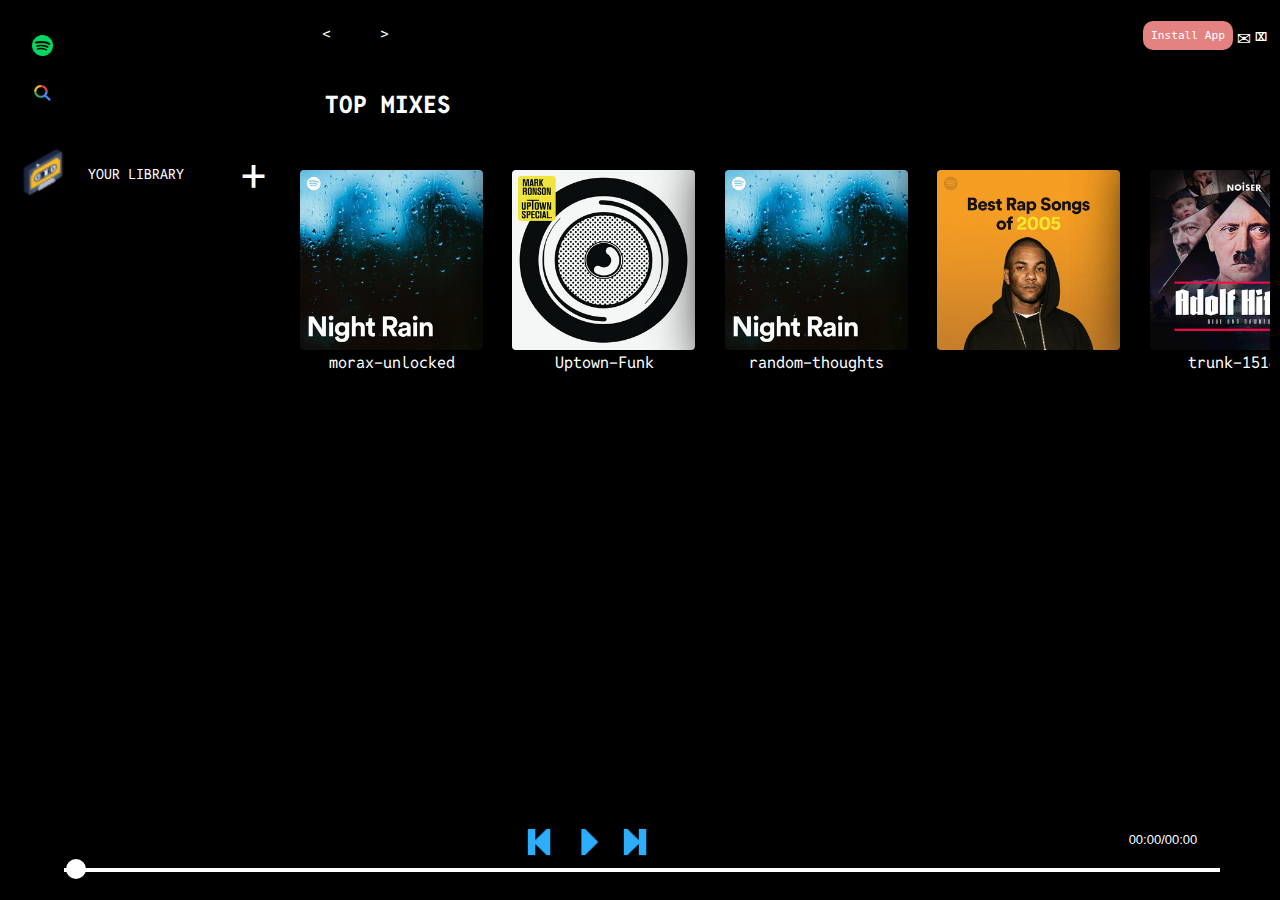
==== commit d7b8053a: "-v1.1.1" ====
--- a/index.html
+++ b/index.html
@@ -122,10 +122,10 @@
           <span class="currentlyPlayingSong"></span>
           <ul class="playBarButtons">
               <li id="previous">
-                <img src="images/backward-button-green-icon.png" width="35px" alt="">
+                <img src="images/Backward.png" width="30px" alt="">
               </li>
-              <li id="play_pause"><img src="images/play-button (1).png" width='35px' alt=""></li>
-              <li id="next"><img src="./images/forward-button-green-icon.png"  width="35px" alt=""></li>
+              <li id="play_pause"><img src="images/Play.png" width='30px' alt=""></li>
+              <li id="next"><img src="./images/forward.png"  width="30px" alt=""></li>
             </ul> 
             <span class="currentlyPlaying">00:00/00:00</span>
           </div>
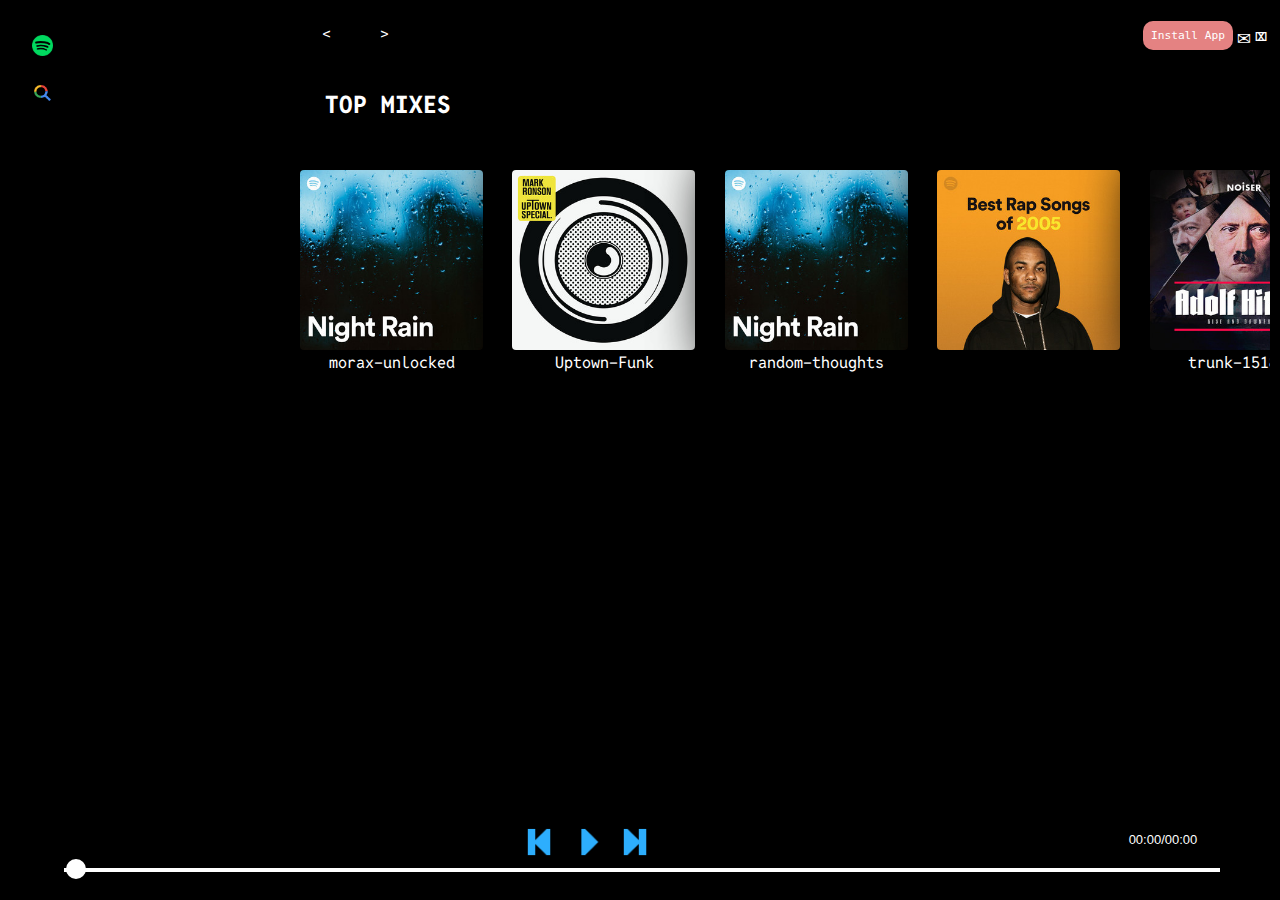
==== commit 398d3b7c: "playlist in making" ====
--- a/index.html
+++ b/index.html
@@ -21,7 +21,7 @@
         </div>
         <!-- BOX2 -->
         <div class="bottomBox">
-          <div class="bottomBoxNav">
+          <!-- <div class="bottomBoxNav">
             <ul>
               <li>
                 <img
@@ -34,7 +34,7 @@
               <li>YOUR LIBRARY</li>
             </ul>
             <span>&#43;</span>
-          </div>
+          </div> -->
         </div>
       </section>
       <!-- MAIN_NAV -->
--- a/style.css
+++ b/style.css
@@ -314,3 +314,9 @@
   justify-content: space-between;
   width:100%;
 }
+
+.playlistBox{
+  border:2px solid orange;
+  font-size:20px;
+
+}